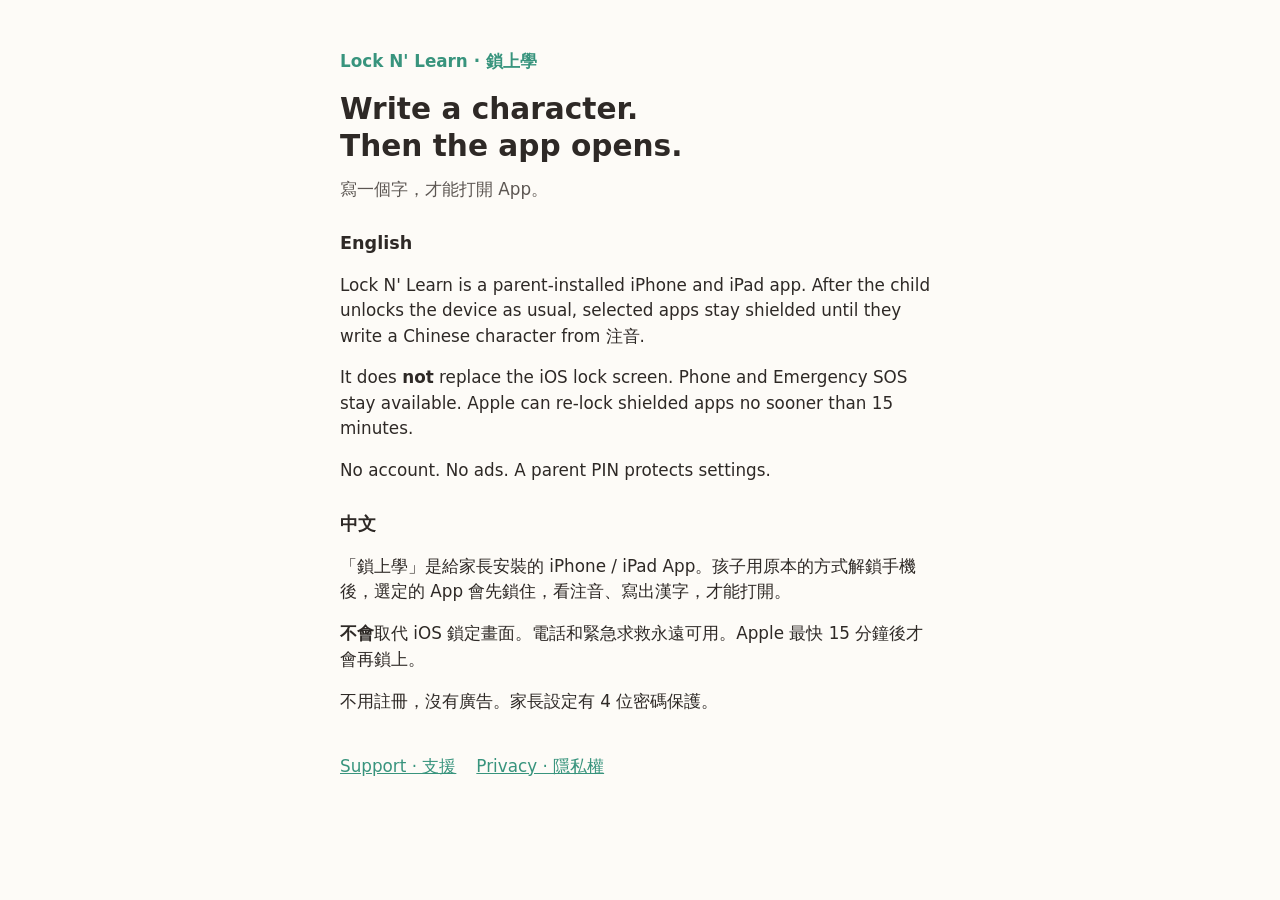
==== index.html @ 76cb855a "Add files via upload" ====
<!DOCTYPE html>
<html lang="en">
<head>
  <meta charset="utf-8">
  <meta name="viewport" content="width=device-width, initial-scale=1">
  <title>Lock N' Learn · 鎖上學</title>
  <link rel="stylesheet" href="style.css">
</head>
<body>
  <header>
    <p class="mark">Lock N' Learn · 鎖上學</p>
    <h1>Write a character.<br>Then the app opens.</h1>
    <p class="lede">寫一個字，才能打開 App。</p>
  </header>

  <main>
    <section>
      <h2>English</h2>
      <p>Lock N' Learn is a parent-installed iPhone and iPad app. After the child unlocks the device as usual, selected apps stay shielded until they write a Chinese character from 注音.</p>
      <p>It does <strong>not</strong> replace the iOS lock screen. Phone and Emergency SOS stay available. Apple can re-lock shielded apps no sooner than 15 minutes.</p>
      <p>No account. No ads. A parent PIN protects settings.</p>
    </section>

    <section>
      <h2>中文</h2>
      <p>「鎖上學」是給家長安裝的 iPhone / iPad App。孩子用原本的方式解鎖手機後，選定的 App 會先鎖住，看注音、寫出漢字，才能打開。</p>
      <p><strong>不會</strong>取代 iOS 鎖定畫面。電話和緊急求救永遠可用。Apple 最快 15 分鐘後才會再鎖上。</p>
      <p>不用註冊，沒有廣告。家長設定有 4 位密碼保護。</p>
    </section>
  </main>

  <nav>
    <a href="support.html">Support · 支援</a>
    <a href="privacy.html">Privacy · 隱私權</a>
  </nav>
</body>
</html>
---- style.css ----
:root {
  --cream: #fdfbf7;
  --ink: #2e2926;
  --muted: #5c5652;
  --teal: #38947d;
}
* { box-sizing: border-box; }
body {
  margin: 0 auto;
  max-width: 40rem;
  padding: 2rem 1.25rem 4rem;
  background: var(--cream);
  color: var(--ink);
  font: 1.05rem/1.5 system-ui, "PingFang TC", "Noto Sans TC", sans-serif;
}
.mark { font-weight: 700; color: var(--teal); }
.mark a { color: inherit; text-decoration: none; }
h1 { font-size: 1.85rem; line-height: 1.25; margin: 0.3rem 0 0.75rem; }
.lede { color: var(--muted); margin-top: 0; }
h2 { font-size: 1.1rem; margin-top: 1.75rem; }
a { color: var(--teal); }
nav { margin-top: 2.5rem; display: flex; gap: 1.25rem; }
ul { padding-left: 1.2rem; }
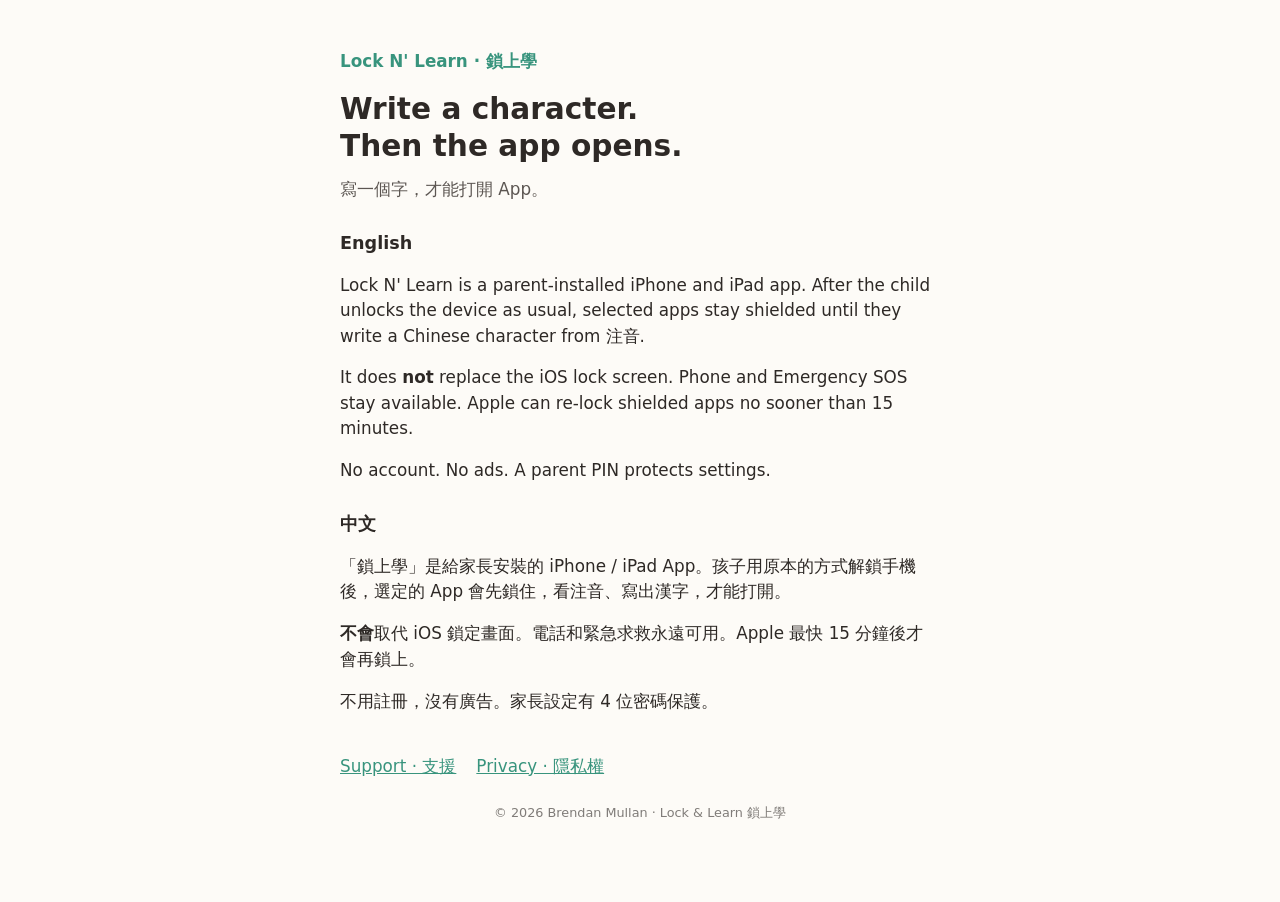
==== commit 827d3a92: "Add files via upload" ====
--- a/index.html
+++ b/index.html
@@ -33,5 +33,6 @@
     <a href="support.html">Support · 支援</a>
     <a href="privacy.html">Privacy · 隱私權</a>
   </nav>
+  <footer><p class="owner">© 2026 Brendan Mullan · Lock &amp; Learn 鎖上學</p></footer>
 </body>
 </html>
--- a/style.css
+++ b/style.css
@@ -21,3 +21,5 @@
 a { color: var(--teal); }
 nav { margin-top: 2.5rem; display: flex; gap: 1.25rem; }
 ul { padding-left: 1.2rem; }
+
+.owner { text-align: center; font-size: 0.8rem; opacity: 0.6; margin: 1.5rem 0 1rem; }
